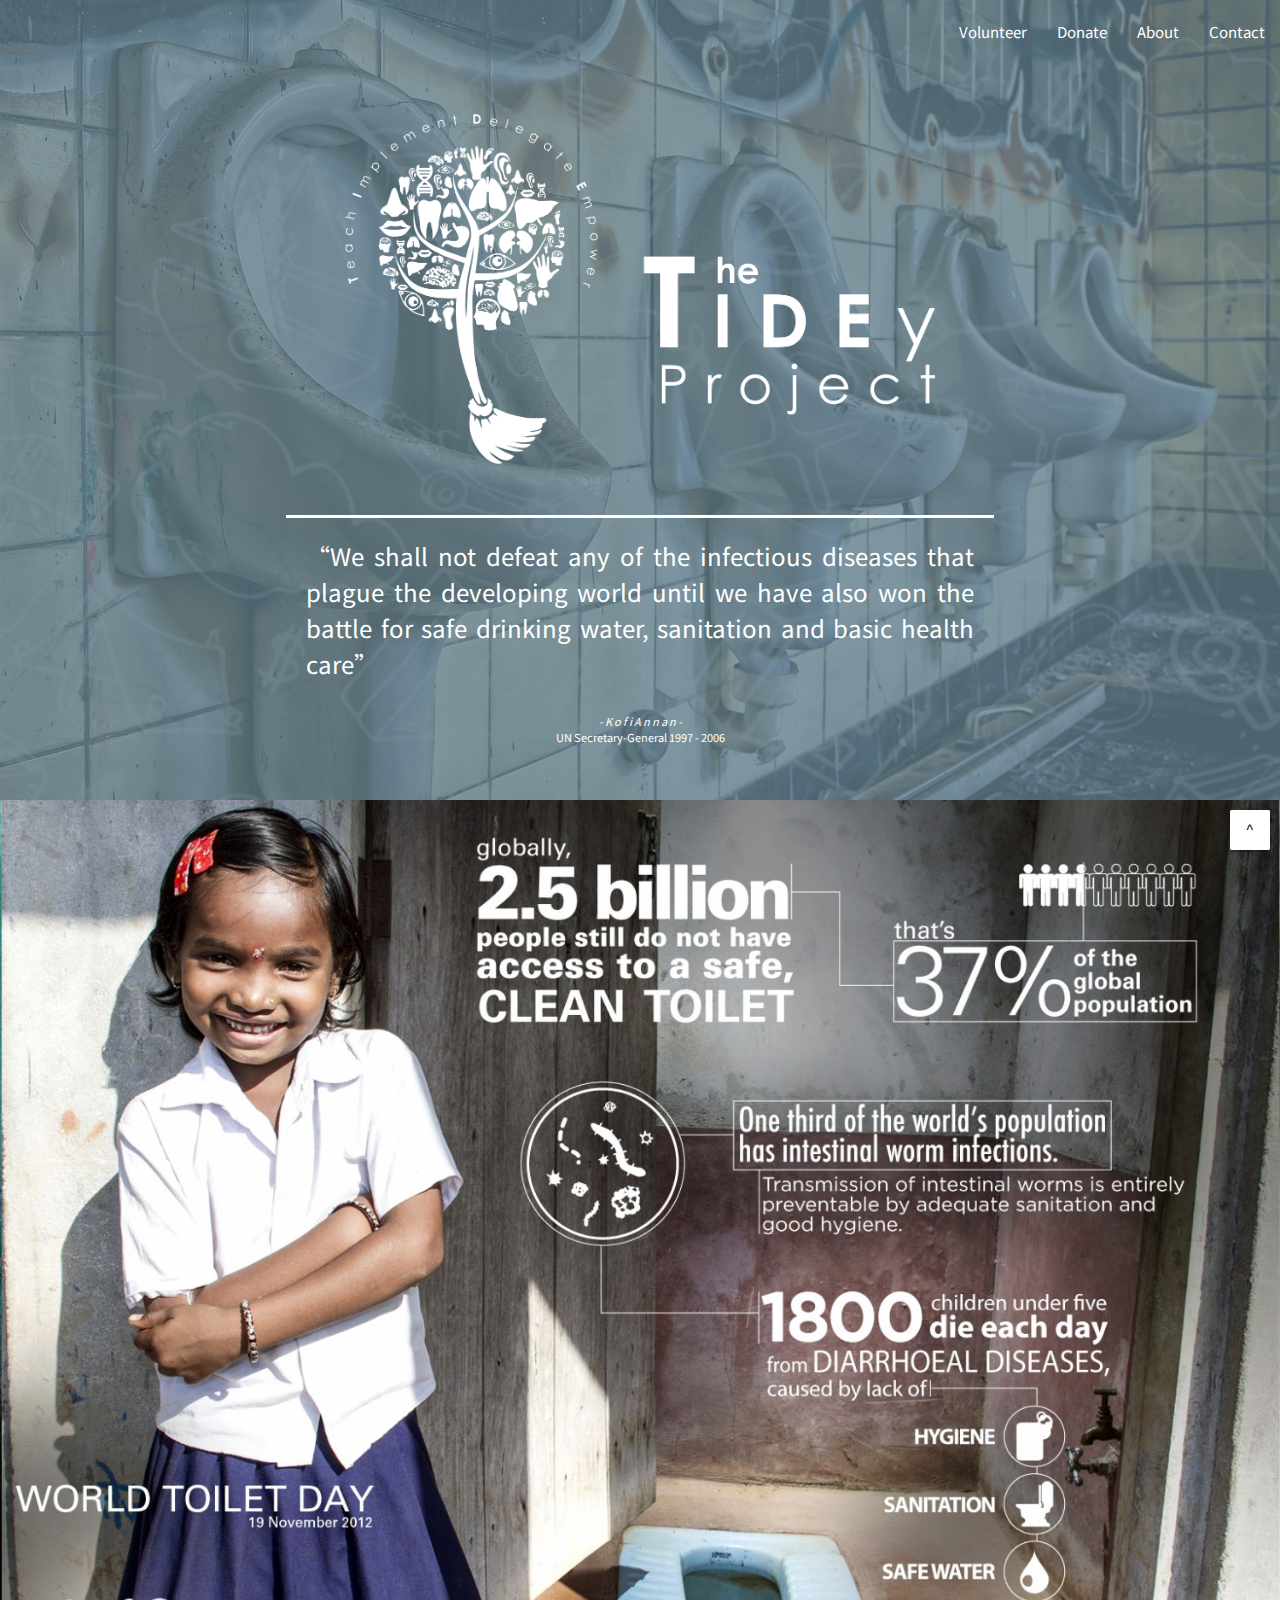
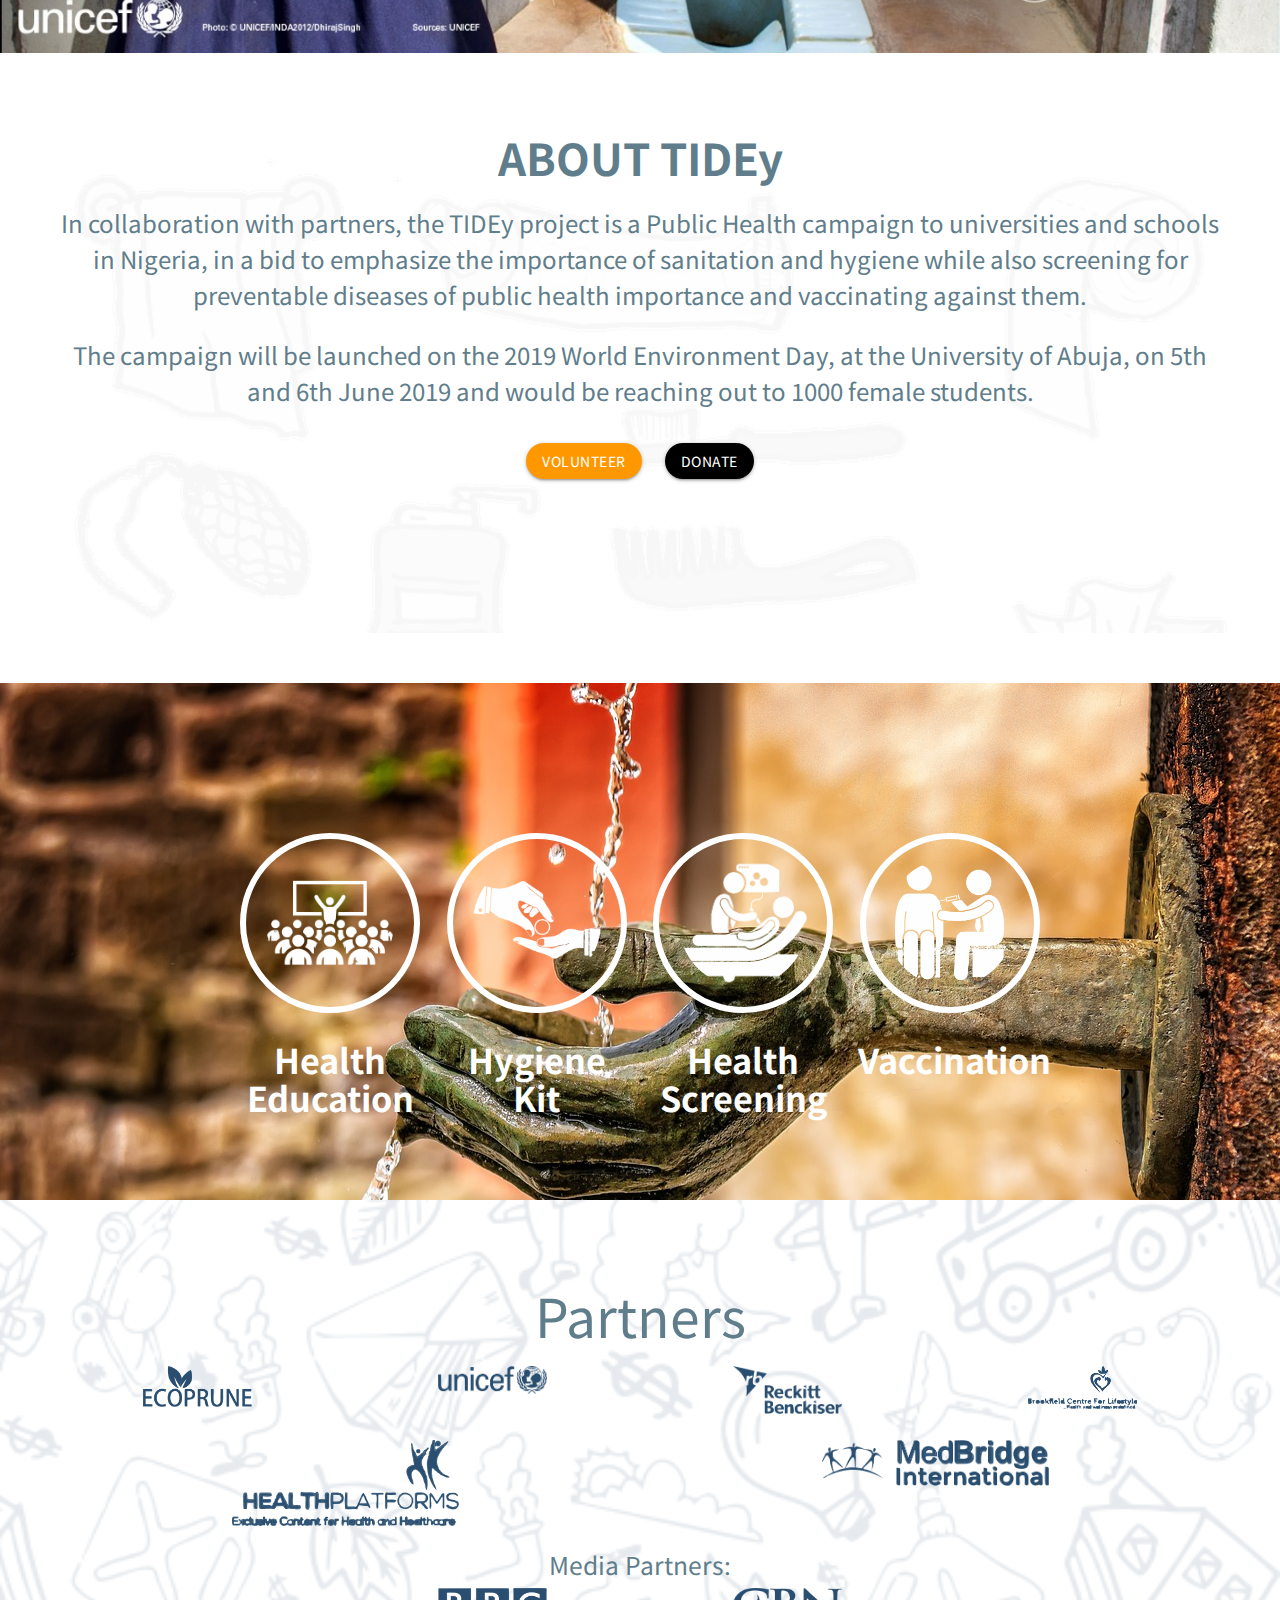
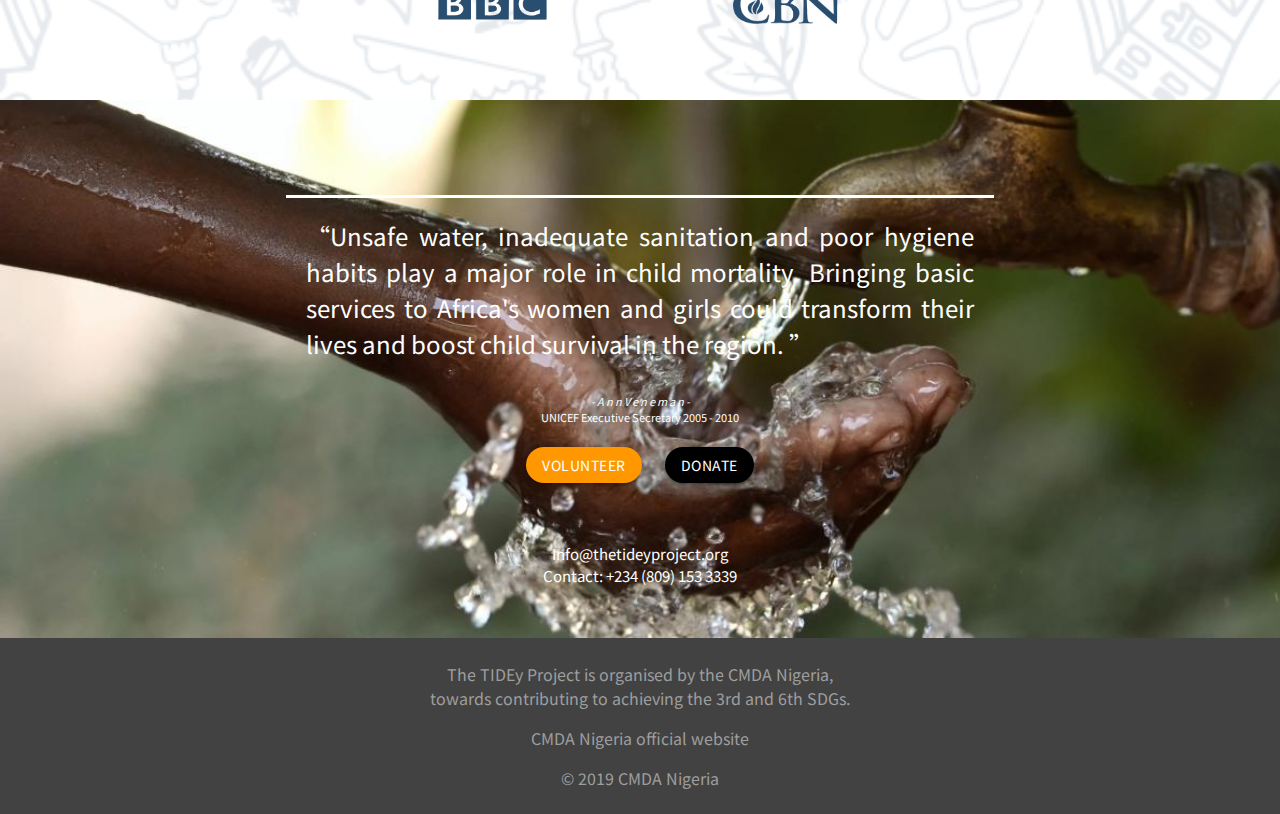
==== index.html @ 8f86cac9 "removed nisa from sponsors" ====
<!DOCTYPE html>
<html lang="en">
<head>
    <meta charset="UTF-8">
    <meta name="viewport" content="width=device-width, initial-scale=1.0">
    <meta http-equiv="X-UA-Compatible" content="ie=edge">
    <!--Import Google Icon Font-->
    <link href="https://fonts.googleapis.com/icon?family=Material+Icons" rel="stylesheet">
    <link href="https://fonts.googleapis.com/css?family=Noto+Sans+TC" rel="stylesheet">
    <link rel="stylesheet" href="https://use.fontawesome.com/releases/v5.8.2/css/all.css" integrity="sha384-oS3vJWv+0UjzBfQzYUhtDYW+Pj2yciDJxpsK1OYPAYjqT085Qq/1cq5FLXAZQ7Ay" crossorigin="anonymous">
    <!-- Compiled and minified CSS -->
    <link rel="stylesheet" href="https://cdnjs.cloudflare.com/ajax/libs/materialize/1.0.0/css/materialize.min.css">
    <link rel="stylesheet" href="public/css/animate.css">
    <script src="https://ajax.googleapis.com/ajax/libs/jquery/3.4.0/jquery.min.js"></script>
    <!-- Global site tag (gtag.js) - Google Analytics -->
    <script async src="https://www.googletagmanager.com/gtag/js?id=UA-139698238-1"></script>
    <script>
    window.dataLayer = window.dataLayer || [];
    function gtag(){dataLayer.push(arguments);}
    gtag('js', new Date());

    gtag('config', 'UA-139698238-1');
    </script>

    <script>
            $(document).ready(function(){
               $('.sidenav').sidenav();
             });
    </script>   

    <link rel="stylesheet" href="public/css/styles.css">
    <link rel="Icon" href="public/media/TIDEy Logo.png">
    <title>The Tidey Project</title>
</head>
<body>

    
    <div id="firstsection" class="section white-text">
            
        
           <div id="firstcontainer">    
           </div>
           <div id="greyoverlay">
                <div id="navigation">
                        <nav>
                                <div id="navcolor" class="nav-wrapper">
                                  <a href="#!" class="brand-logo"></a>
                                  <a href="#" data-target="mobile-demo" class="sidenav-trigger"><i class="material-icons">menu</i></a>
                                  <ul class="right hide-on-med-and-down">
                                    <li><a href="https://docs.google.com/forms/d/e/1FAIpQLSfa8B65cx9qOF58PEzww5vFvVvrTvm5d475njVarSfZ62L8VQ/viewform?vc=0&c=0&w=1">Volunteer</a></li>
                                    <li><a href="https://paystack.com/pay/tideydonation">Donate</a></li>
                                    <li><a href="#" onclick="scrolltoabout()">About</a></li>
                                    <li><a href="#" onclick="scrolltobutt()">Contact</a></li>
                                  </ul>
                                </div>
                              </nav>
                            
                              <ul class="sidenav" id="mobile-demo">
                                <li><a href="https://docs.google.com/forms/d/e/1FAIpQLSfa8B65cx9qOF58PEzww5vFvVvrTvm5d475njVarSfZ62L8VQ/viewform?vc=0&c=0&w=1">Volunteer</a></li>
                                <li><a href="https://paystack.com/pay/tideydonation">Donate</a></li>
                                <li><a href="#" onclick="scrolltoaboutres()">About</a></li>
                                <li><a href="#" onclick="scrolltobutt()">Contact</a></li>
                              </ul>
                </div>
                <div id="maincontent">
                        <img src="public/media/White logo.png" class="responsive-img">
                        <p class="quote"><q>We shall not defeat any of the infectious diseases that
                             plague the developing world until we have
                             also won the battle for safe drinking water, sanitation and basic health care</q></p>
                             
                                <p class="quotespitter"><i>- K o f i A n n a n -</i><br/>
                                    UN Secretary-General 1997 - 2006</p>
                </div>
                
           </div>
    </div>

    
        <img src="public/media/theproblem.jpg" id="theproblem" alt="">
   

    <div id="secondsection" class="section blue-grey-text">
        <div id="aboutcontainer">
                <h3>ABOUT TIDEy</h3>
                <p>In collaboration with partners,
                     the TIDEy project is a Public Health campaign to universities and schools in Nigeria,
                      in a bid to emphasize the importance of sanitation and hygiene while also screening
                       for preventable diseases of public health importance and vaccinating against them.   </p>
                        <p>
                              The campaign will be launched on the 2019 World Environment Day, at the University of Abuja,
                            on 5th and 6th June 2019 and would be reaching out to 1000 female students.
                        </p>
                        <div class="btn orange white-text cus-btn vlrbtn">Volunteer</div>
                        <div class="btn black white-text cus-btn donatebtn">Donate</div>
        </div>
    </div>

    <div id="fifthsection" class="section white white-text">
            <div class="container">
            <div id="imagecontainer" class="row">
                <div class="grid-item col s12 l3">
                    <img src="public/media/health education white.png" height="180" class="circle circle-border" alt="">
                    <h4>Health Education</h4>
                </div>
                <div class="grid-item col s12 l3">
                    <img src="public/media/Hygiene kit white.png" height="180" class="circle circle-border" alt="">
                    <h4>Hygiene Kit</h4>
                </div>
                <div class="grid-item col s12 l3">
                    <img src="public/media/Health screening white.png" height="180" class="circle circle-border" alt="">
                    <h4>Health Screening</h4>
                </div>
                <div class="grid-item col s12 l3">
                    <img src="public/media/vaccination white.png" height="180" class="circle circle-border" alt="">
                    <h4>Vaccination</h4>
                </div>
            </div>
            </div>
    </div>

    <div id="sixthsection" class="section white blue-grey-text">
        <h2>Partners</h2>
        <div id="sponsorlist">
            <div class="row">
                <div class="col s3 l3">
                    <img src="public/media/ecoprune.png" alt="">
                </div>
                <div class="col s3 l3">
                    <img src="public/media/unicef.png" alt="">
                </div>
                <div class="col s3 l3">
                    <img src="public/media/rekit blue.png" alt="">
                </div>
                <div class="col s3 l3">
                    <img src="public/media/bclm blue.png" alt="">
                </div>
            </div>

            <div class="row">
                <div class="col s6 l6">
                    <img src="public/media/healthpl ble.png" alt="">
                </div>
                <div class="col s6 l6">
                    <img src="public/media/medbr blue.png" alt="">
                </div>
            </div>

            <h5>Media Partners:</h5>
            <div class="row media-partners">
                <div class="col s6 l6">
                    <img src="public/media/bbc blue.png"  alt="">
                </div>
                <div class="col s6 l6">
                    <img src="public/media/cbn blue.png"  alt="">
                </div>
            </div>

        </div>
    </div>

    <div id="fourthsection" class="section blue-grey darken-3 white-text">
            <p class="quote">
                    <q>Unsafe water, inadequate sanitation and poor hygiene habits play
                    a major role in child mortality. Bringing basic services to Africa's women
                    and girls could transform their lives and boost child survival in the region.
                    </q>
            </p>
            <p class="quotespitter"><i>- A n n V e n e m a n -</i><br/>
                UNICEF Executive Secretary
                2005 - 2010</p>
            <div class="btn orange white-text cus-btn vlrbtn">Volunteer</div>
            <div class="btn black white-text cus-btn donatebtn">Donate</div>
            <div id="contact">Info@thetideyproject.org</div>
            <div id="email">Contact: +234 (809) 153 3339</div>
    </div>
    <div id="footer" class="section center grey darken-3 grey-text">
            <p id="orgby">
                    The TIDEy Project is organised by the CMDA Nigeria,<br/>
                     towards contributing to achieving the 3rd and 6th SDGs.
            </p>
            <p><span><a href="https://www.facebook.com/cmdanigeria" style="color: white"><i class="fab fa-facebook-square"></i></a></span>
                <span><a href="https://www.instagram.com/cmdanigeria" style="color: white"><i class="fab fa-instagram"></i></a></span>
                <span><a href="https://www.twitter.com/cmdanigeria" style="color: white"><i class="fab fa-twitter-square"></i></a></span>
            </p>
            <p><a href="htttp://www.cmdanigeria.net" style="color:inherit">CMDA Nigeria official website</a></p>
        <p>&copy; 2019 CMDA Nigeria</p>
    </div>

    <button id="top" class="btn black-text white pulse floating-btn" onclick="scrolltop()">^</button>
    <!-- Compiled and minified JavaScript -->
    <script src="https://cdnjs.cloudflare.com/ajax/libs/materialize/1.0.0/js/materialize.min.js"></script>
    <script src="public/js/controller.js"></script>
</body>
</html>
---- public/css/styles.css ----
html {
    scroll-behavior: smooth;
  }
  nav{
    background-color:rgba(255, 255, 255, 0) !important;
    box-shadow: 0 0 0 0 !important;
  }
body{
    margin:0;
    padding:0;
    border:none;
    font-family: 'Noto Sans TC' !important;
}
ul{
    list-style-type: disc !important;
}
#navcolor{
    background-color:rgba(255, 255, 255, 0) !important;
}

.section{
    width:100%;
    text-align:center;
    padding:50px;
}
.section p{
    font-size:24px;
}
#theproblem{
    width:100%;
    margin-bottom:-5px;
    padding:0;

}
#firstsection p{
    font-size: 24px;
}
#firstsection img{
    width:50%;
}
#firstsection{
    background-image:url("../media/activity\ page.jpg");
    background-repeat: no-repeat;
    background-size: cover;
    padding:0 !important;
}
.show{
    display:block !important;
}
#firstcontainer{
    background-image:url("../media/first\ page\ background.png");
    background-repeat: no-repeat;
    background-size: cover;
    padding:50px;
    height: 800px;
}
#greyoverlay{
    background-color:#607d8bcc;
    height: 800px;
    position: absolute;
    top:0;
}
#maincontent{
    padding:50px;
}
#secondsection{
    
    background-repeat: no-repeat;
    background-size: cover;
    position: relative;
}
#secondsection h3{
    font-weight: 700;
}
#fifthsection{
    background-image:url("../media/about\ tidey.jpg");
    background-repeat: no-repeat;
    background-size: cover;
    position: relative;
}
.cus-btn{
    border-radius:60px;
    margin:10px;
}
.circle-border{
    border:6px solid white !important;
    padding:20px;
}
#imagecontainer{
    padding-top:100px;
}
#imagecontainer h4{
    font-weight:700;
}
#sponsorlist .row{
    width:100%;
}
.media-partners{
    width:50% !important;
}
#sponsorlist img{
    width:40%;
}
#top{
    cursor: pointer;
    position:fixed;
    text-align:center;
    top:90vh;
    height: 40px;
    width:40px;
    right:10px;
    background:black;
    color:white;
}
#sixthsection{
    background-image:url("../media/partners\ bkgrnd\ white.png");
    background-repeat: no-repeat;
    background-size: cover;
}
#contact{
    padding-top:50px;
}
#footer{
    padding:8px;
}
#orgby{
    font-size:16px;
}
#footer p {
    font-size:16px;
}
#aboutcontainer{
    background-image: url("../media/second\ page\ background.png");
    background-repeat: no-repeat;
    background-size:cover;
    height:500px;
}
#fourthsection{
    background-image: url("../media/ethiopia-wash.jpg");
    background-repeat: no-repeat;
    background-size:cover;
}
.quote{
    width:60%;
    margin:45px auto;
    border-top:3px solid white;
    font-size:16px;
    padding:20px;
    text-align:justify;
    margin-bottom:5px;
}
.quotespitter{
    font-size:11px !important;
}
@media screen and (max-width:700px){
    #firstsection p, .section p{
        font-size:17px;
    }
    #firstsection img{
        width:100%;
    }
    #sponsorlist img{
        width:90%;
    }
    #footer p{
        font-size:11px;
    }
    #orgby{
        font-size:11px;
    }
    #imagecontainer{
        padding-top:50px;
    }
    .quote{
        width:100%;
        padding:0;
    }
    #firstcontainer,#greyoverlay{
        height: 565px;
    }
}
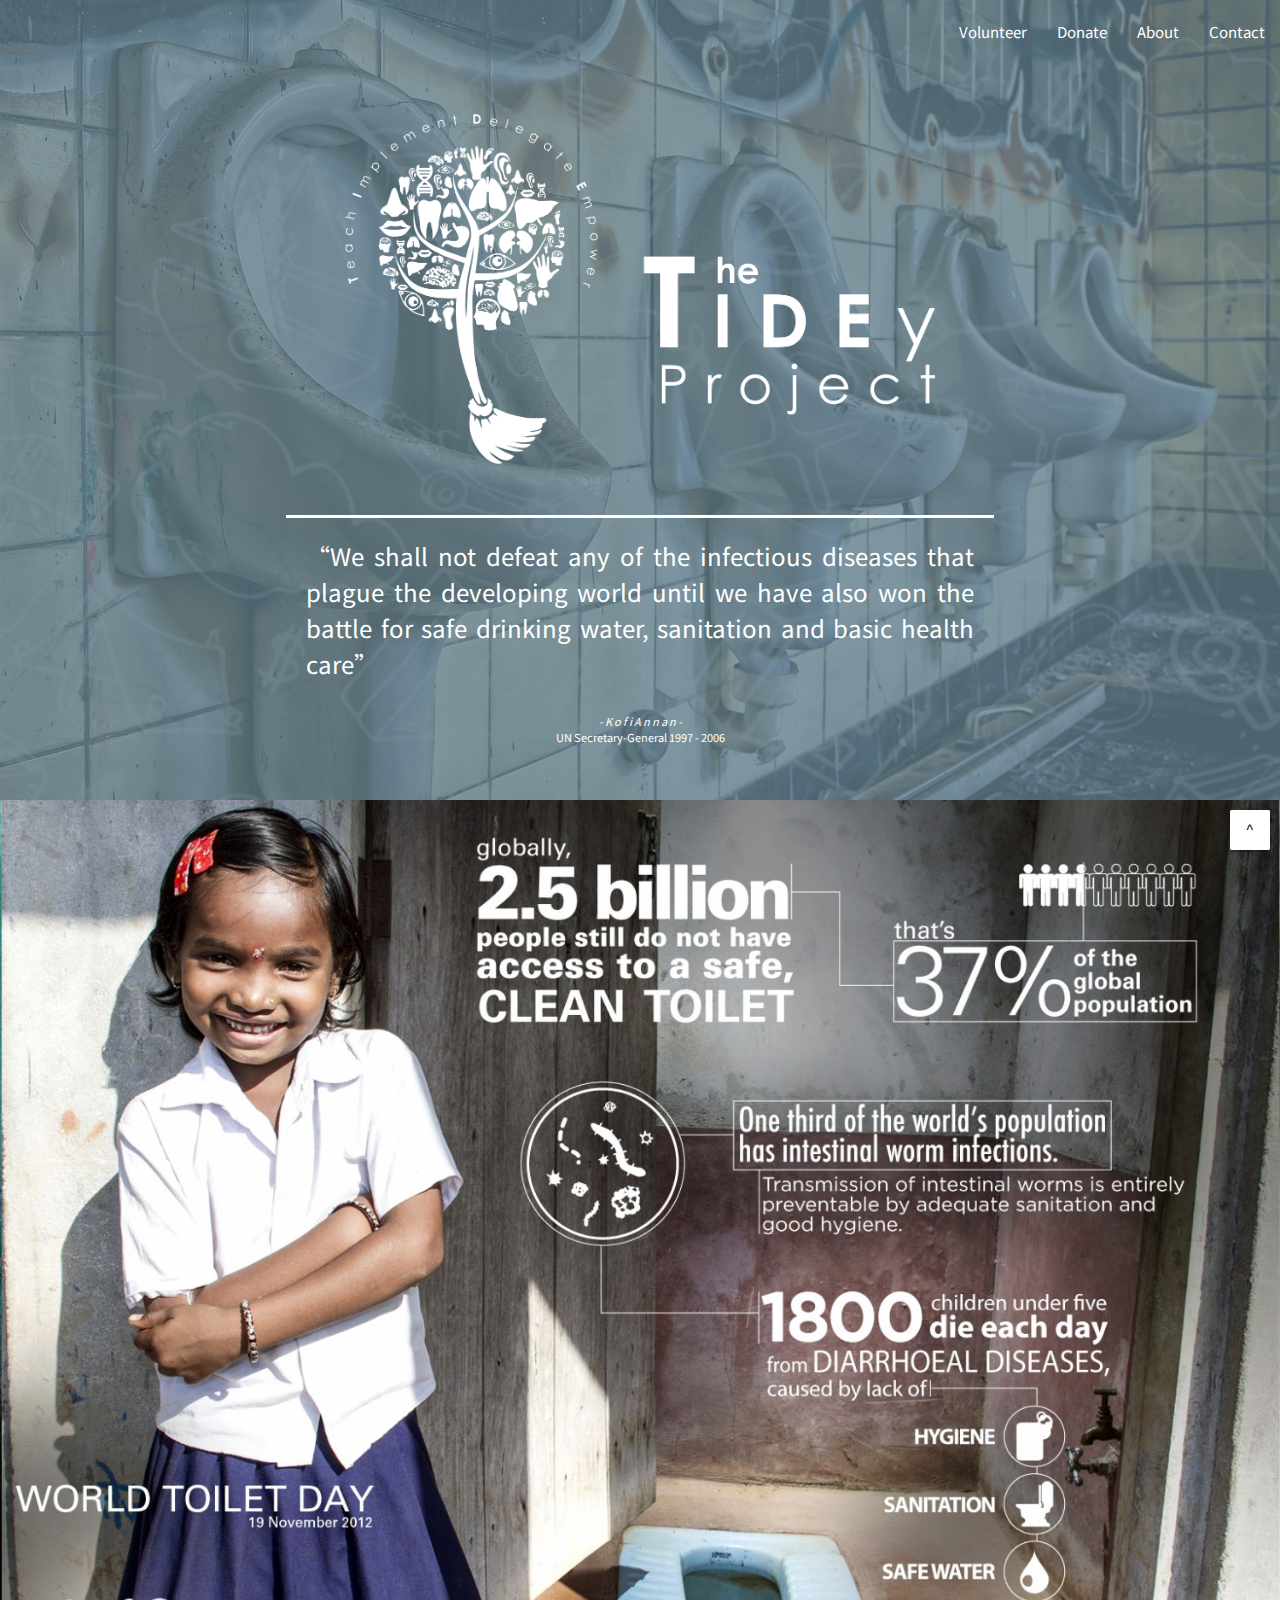
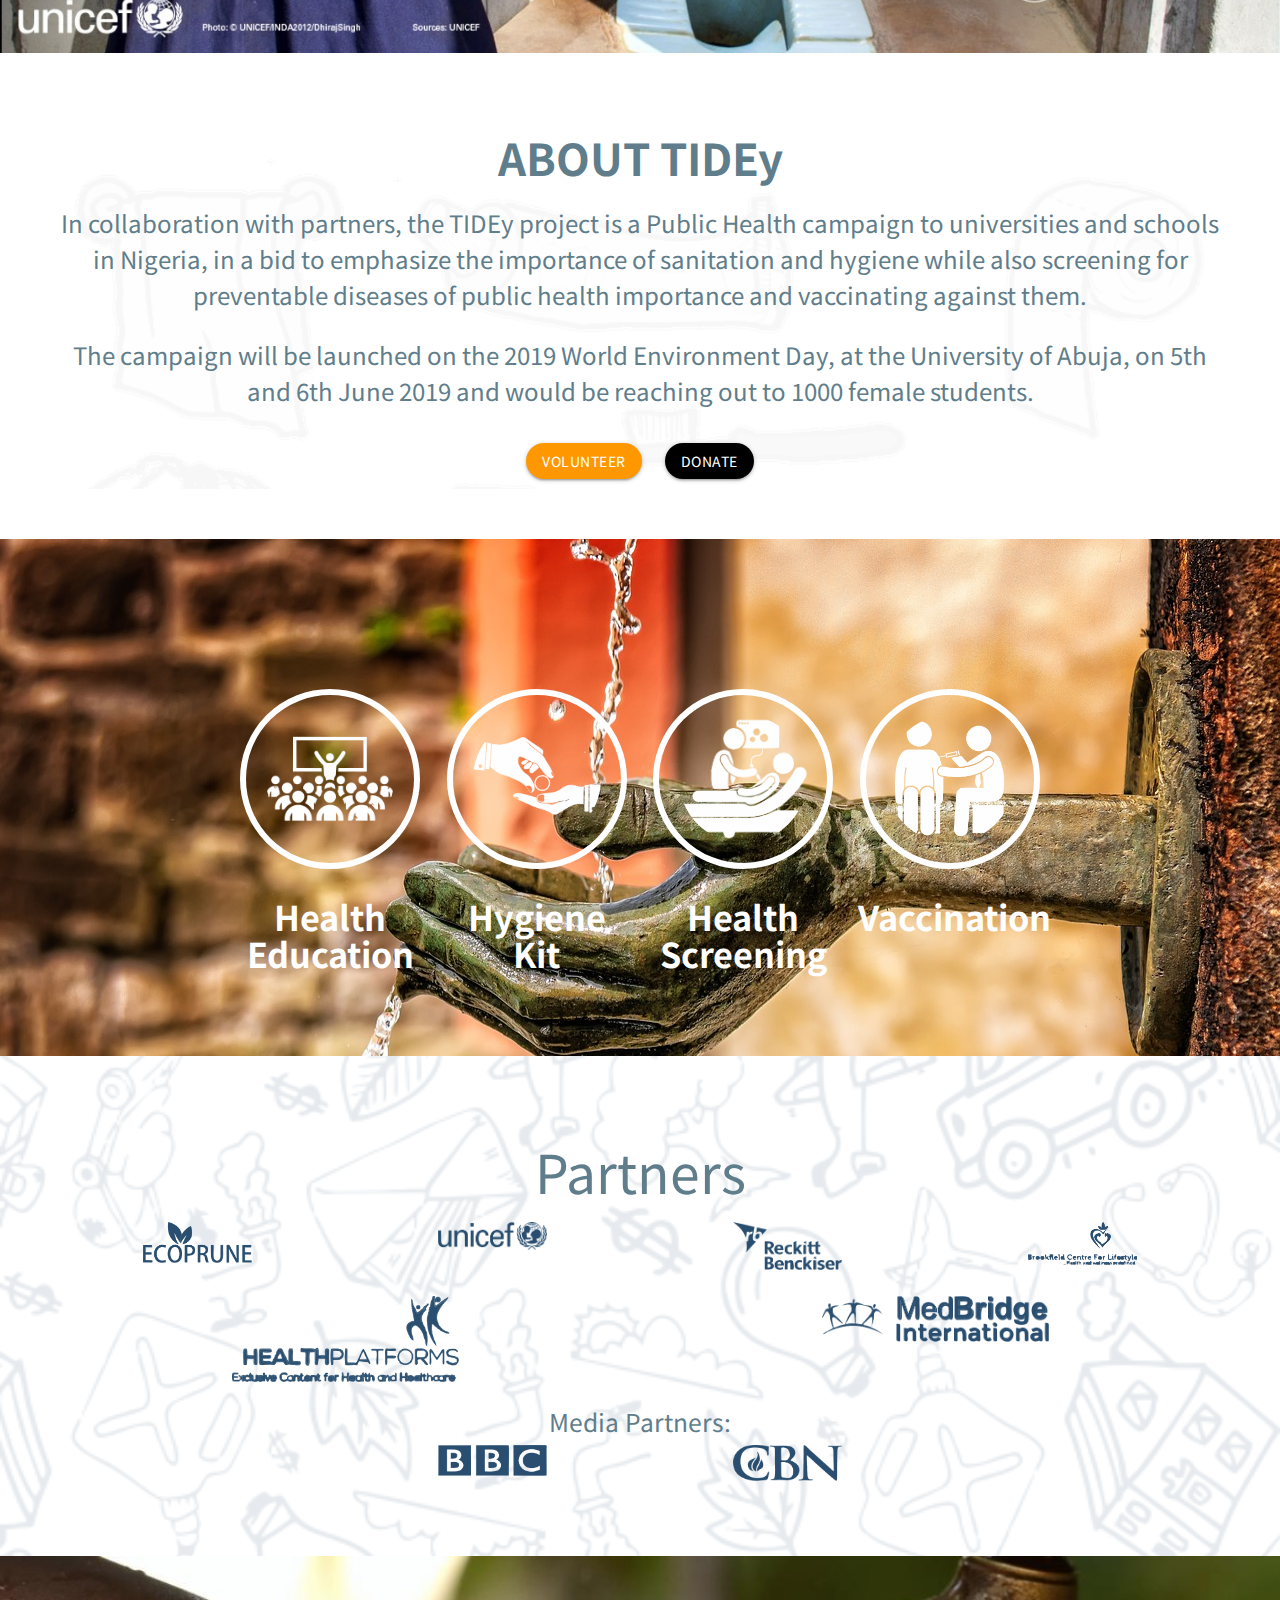
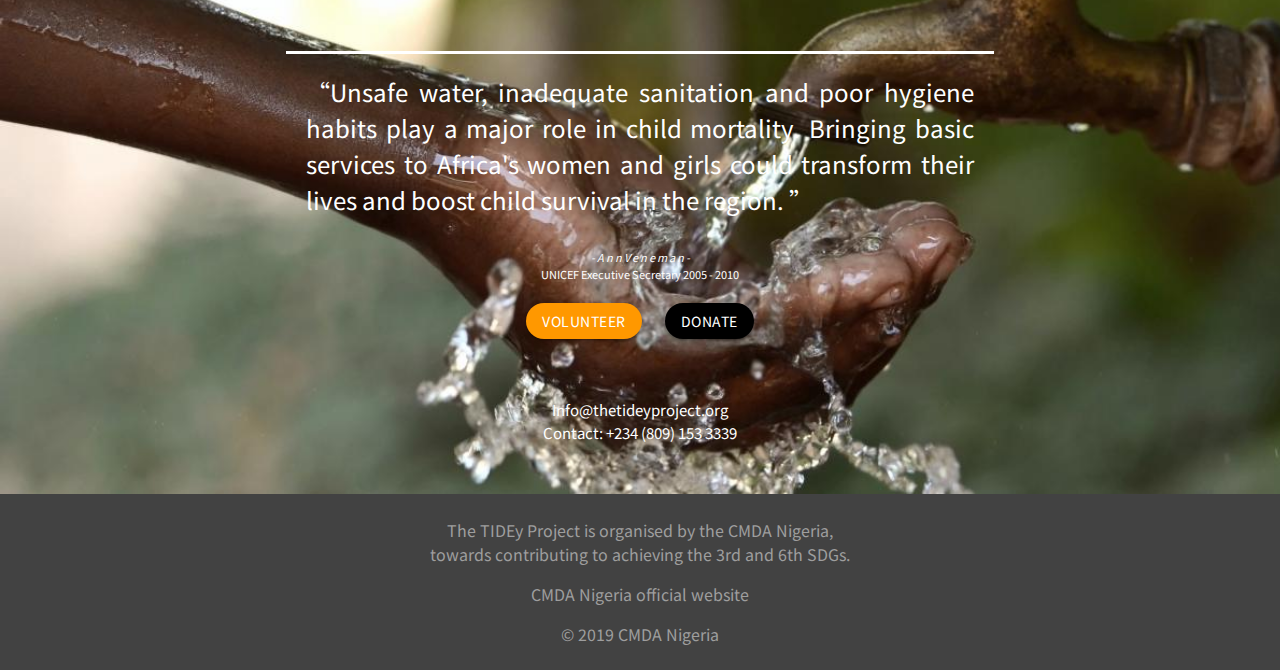
==== commit 0597255b: "corrected links" ====
--- a/index.html
+++ b/index.html
@@ -182,7 +182,7 @@
                 <span><a href="https://www.instagram.com/cmdanigeria" style="color: white"><i class="fab fa-instagram"></i></a></span>
                 <span><a href="https://www.twitter.com/cmdanigeria" style="color: white"><i class="fab fa-twitter-square"></i></a></span>
             </p>
-            <p><a href="htttp://www.cmdanigeria.net" style="color:inherit">CMDA Nigeria official website</a></p>
+            <p><a href="http://www.cmdanigeria.net" style="color:inherit">CMDA Nigeria official website</a></p>
         <p>&copy; 2019 CMDA Nigeria</p>
     </div>
 
--- a/public/css/styles.css
+++ b/public/css/styles.css
@@ -133,7 +133,6 @@
     background-image: url("../media/second\ page\ background.png");
     background-repeat: no-repeat;
     background-size:cover;
-    height:500px;
 }
 #fourthsection{
     background-image: url("../media/ethiopia-wash.jpg");
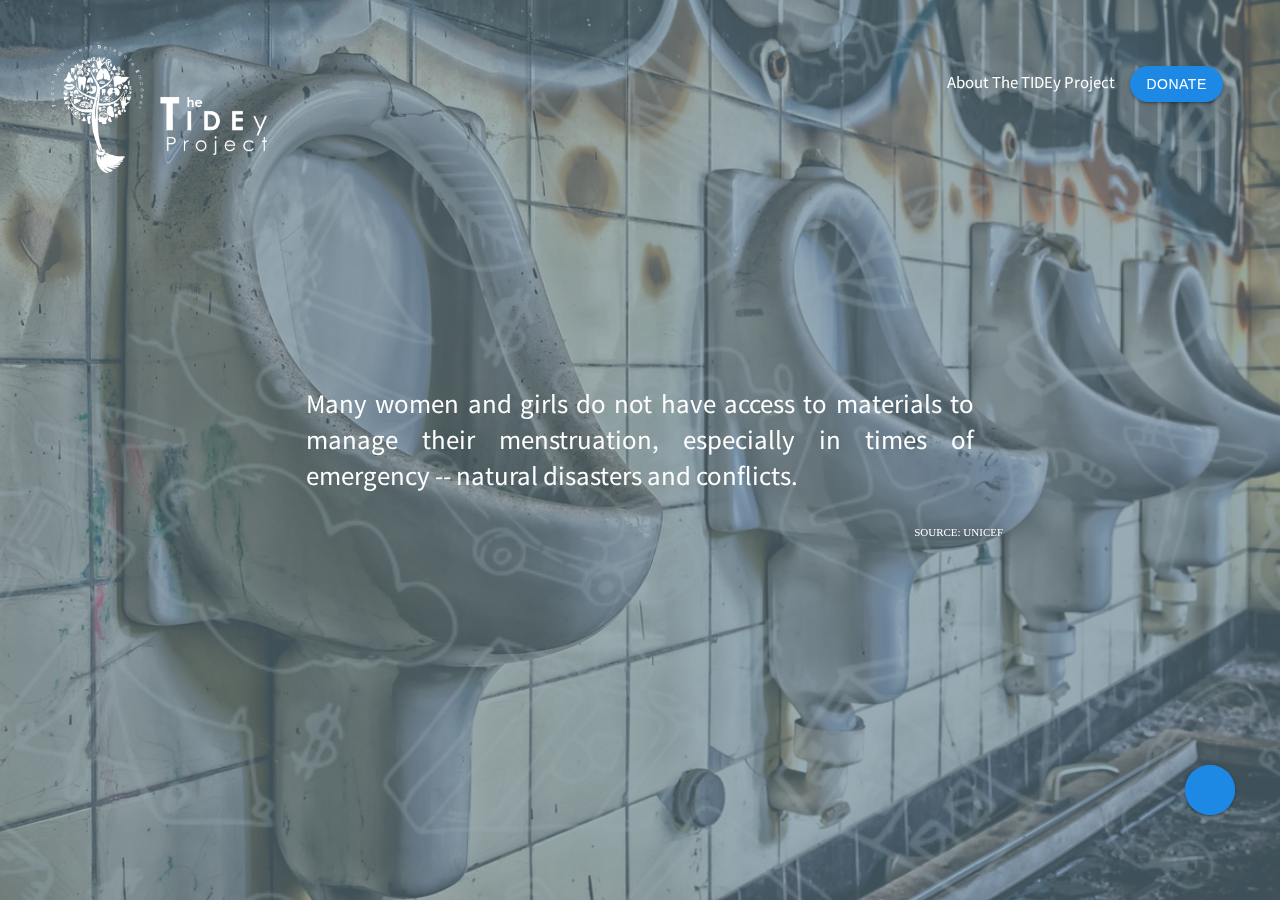
==== commit 2f0557e1: "total makeover" ====
--- a/index.html
+++ b/index.html
@@ -25,7 +25,14 @@
     <script>
             $(document).ready(function(){
                $('.sidenav').sidenav();
-             });
+               $('.carousel.carousel-slider').carousel({
+                fullWidth: true
+                 });
+
+                 setInterval(function(){
+                    $('.carousel').carousel('next');
+                 },4000);
+            });
     </script>   
 
     <link rel="stylesheet" href="public/css/styles.css">
@@ -35,158 +42,86 @@
 <body>
 
     
-    <div id="firstsection" class="section white-text">
+    <div id="firstsection" class="section white-text center">
             
-        
-           <div id="firstcontainer">    
-           </div>
-           <div id="greyoverlay">
-                <div id="navigation">
-                        <nav>
-                                <div id="navcolor" class="nav-wrapper">
-                                  <a href="#!" class="brand-logo"></a>
-                                  <a href="#" data-target="mobile-demo" class="sidenav-trigger"><i class="material-icons">menu</i></a>
-                                  <ul class="right hide-on-med-and-down">
-                                    <li><a href="https://docs.google.com/forms/d/e/1FAIpQLSfa8B65cx9qOF58PEzww5vFvVvrTvm5d475njVarSfZ62L8VQ/viewform?vc=0&c=0&w=1">Volunteer</a></li>
-                                    <li><a href="https://paystack.com/pay/tideydonation">Donate</a></li>
-                                    <li><a href="#" onclick="scrolltoabout()">About</a></li>
-                                    <li><a href="#" onclick="scrolltobutt()">Contact</a></li>
-                                  </ul>
-                                </div>
-                              </nav>
-                            
-                              <ul class="sidenav" id="mobile-demo">
-                                <li><a href="https://docs.google.com/forms/d/e/1FAIpQLSfa8B65cx9qOF58PEzww5vFvVvrTvm5d475njVarSfZ62L8VQ/viewform?vc=0&c=0&w=1">Volunteer</a></li>
-                                <li><a href="https://paystack.com/pay/tideydonation">Donate</a></li>
-                                <li><a href="#" onclick="scrolltoaboutres()">About</a></li>
-                                <li><a href="#" onclick="scrolltobutt()">Contact</a></li>
-                              </ul>
-                </div>
-                <div id="maincontent">
-                        <img src="public/media/White logo.png" class="responsive-img">
-                        <p class="quote"><q>We shall not defeat any of the infectious diseases that
-                             plague the developing world until we have
-                             also won the battle for safe drinking water, sanitation and basic health care</q></p>
-                             
-                                <p class="quotespitter"><i>- K o f i A n n a n -</i><br/>
-                                    UN Secretary-General 1997 - 2006</p>
-                </div>
-                
-           </div>
+           <div class="carousel carousel-slider " id="slider">
+
+            <a class="carousel-item slide" id="firstslide" href="#one!">
+                <div id="firstcontainer">    
+            </div>
+            <div id="greyoverlay">
+                 
+                 <div id="maincontent" class="white-text">
+                         <p class="center quote">
+                                    Many women and girls do not have access to materials to manage their menstruation,
+                                     especially in times of emergency -- natural disasters and conflicts.
+                         </p>
+                         <p class="quotespitter center">SOURCE: UNICEF</p>
+                 </div>
+                 
+            </div></a>
+
+            <a class="carousel-item slide" id="secondslide" href="#two!">
+                <div id="firstcontainer">    
+            </div>
+            <div id="greyoverlay">
+                 
+                 <div id="maincontent" class="white-text">
+                         <p class="center quote">
+                                Poor menstrual hygiene can pose physical health risks and has been linked to reproductive and urinary tract infections.
+                                Many girls and women have limited options for affordable menstrual materials.
+                     </p>
+                     <p class="quotespitter center">SOURCE: UNICEF</p>
+                 </div>
+                 
+            </div></a>
+            <a class="carousel-item slide" id="thirdslide" href="#three!">
+                <div id="firstcontainer">    
+            </div>
+            <div id="greyoverlay">
+                 
+                 <div id="maincontent" class="white-text">
+                         <p class="center quote">
+                            Providing access to private facilities with water and safer low-cost
+                            menstrual materials could reduce urogenital diseases.
+                     </p>
+                     <p class="quotespitter center">SOURCE: UNICEF</p>
+                 </div>
+                 
+            </div></a>
+            <a class="carousel-item slide" id="fourthslide" href="#four!">
+                <div id="firstcontainer">    
+            </div>
+            <div id="greyoverlay">
+                 
+                 <div id="maincontent" class="white-text">
+                         <p class="center quote">
+                                Educating girls before their first period -- and, importantly, 
+                                boys -- on menstruation, builds their confidence,
+                                contributes to social solidarity and encourages healthy habits.
+                     </p>
+                     <p class="quotespitter center">SOURCE: UNICEF</p>
+                 </div>
+                 
+            </div></a>
+          </div>
     </div>
+   
+    <div id="absolutes" class="row">
+            <div class="col l6 s6" id="first">
+                   <img src="public/media/White logo.png">
+            </div>
+            <div class="col l6 s6 white-text" id="second">
+                        
+                        <ul id="navigation">
+                            <li><a href="about.html">About The TIDEy Project</a></li>
+                            <li><button class="btn cus-btn blue darken-1">Donate</button></li>
+                        </ul>
+              
+            </div>
+        </div>
 
-    
-        <img src="public/media/theproblem.jpg" id="theproblem" alt="">
-   
-
-    <div id="secondsection" class="section blue-grey-text">
-        <div id="aboutcontainer">
-                <h3>ABOUT TIDEy</h3>
-                <p>In collaboration with partners,
-                     the TIDEy project is a Public Health campaign to universities and schools in Nigeria,
-                      in a bid to emphasize the importance of sanitation and hygiene while also screening
-                       for preventable diseases of public health importance and vaccinating against them.   </p>
-                        <p>
-                              The campaign will be launched on the 2019 World Environment Day, at the University of Abuja,
-                            on 5th and 6th June 2019 and would be reaching out to 1000 female students.
-                        </p>
-                        <div class="btn orange white-text cus-btn vlrbtn">Volunteer</div>
-                        <div class="btn black white-text cus-btn donatebtn">Donate</div>
-        </div>
-    </div>
-
-    <div id="fifthsection" class="section white white-text">
-            <div class="container">
-            <div id="imagecontainer" class="row">
-                <div class="grid-item col s12 l3">
-                    <img src="public/media/health education white.png" height="180" class="circle circle-border" alt="">
-                    <h4>Health Education</h4>
-                </div>
-                <div class="grid-item col s12 l3">
-                    <img src="public/media/Hygiene kit white.png" height="180" class="circle circle-border" alt="">
-                    <h4>Hygiene Kit</h4>
-                </div>
-                <div class="grid-item col s12 l3">
-                    <img src="public/media/Health screening white.png" height="180" class="circle circle-border" alt="">
-                    <h4>Health Screening</h4>
-                </div>
-                <div class="grid-item col s12 l3">
-                    <img src="public/media/vaccination white.png" height="180" class="circle circle-border" alt="">
-                    <h4>Vaccination</h4>
-                </div>
-            </div>
-            </div>
-    </div>
-
-    <div id="sixthsection" class="section white blue-grey-text">
-        <h2>Partners</h2>
-        <div id="sponsorlist">
-            <div class="row">
-                <div class="col s3 l3">
-                    <img src="public/media/ecoprune.png" alt="">
-                </div>
-                <div class="col s3 l3">
-                    <img src="public/media/unicef.png" alt="">
-                </div>
-                <div class="col s3 l3">
-                    <img src="public/media/rekit blue.png" alt="">
-                </div>
-                <div class="col s3 l3">
-                    <img src="public/media/bclm blue.png" alt="">
-                </div>
-            </div>
-
-            <div class="row">
-                <div class="col s6 l6">
-                    <img src="public/media/healthpl ble.png" alt="">
-                </div>
-                <div class="col s6 l6">
-                    <img src="public/media/medbr blue.png" alt="">
-                </div>
-            </div>
-
-            <h5>Media Partners:</h5>
-            <div class="row media-partners">
-                <div class="col s6 l6">
-                    <img src="public/media/bbc blue.png"  alt="">
-                </div>
-                <div class="col s6 l6">
-                    <img src="public/media/cbn blue.png"  alt="">
-                </div>
-            </div>
-
-        </div>
-    </div>
-
-    <div id="fourthsection" class="section blue-grey darken-3 white-text">
-            <p class="quote">
-                    <q>Unsafe water, inadequate sanitation and poor hygiene habits play
-                    a major role in child mortality. Bringing basic services to Africa's women
-                    and girls could transform their lives and boost child survival in the region.
-                    </q>
-            </p>
-            <p class="quotespitter"><i>- A n n V e n e m a n -</i><br/>
-                UNICEF Executive Secretary
-                2005 - 2010</p>
-            <div class="btn orange white-text cus-btn vlrbtn">Volunteer</div>
-            <div class="btn black white-text cus-btn donatebtn">Donate</div>
-            <div id="contact">Info@thetideyproject.org</div>
-            <div id="email">Contact: +234 (809) 153 3339</div>
-    </div>
-    <div id="footer" class="section center grey darken-3 grey-text">
-            <p id="orgby">
-                    The TIDEy Project is organised by the CMDA Nigeria,<br/>
-                     towards contributing to achieving the 3rd and 6th SDGs.
-            </p>
-            <p><span><a href="https://www.facebook.com/cmdanigeria" style="color: white"><i class="fab fa-facebook-square"></i></a></span>
-                <span><a href="https://www.instagram.com/cmdanigeria" style="color: white"><i class="fab fa-instagram"></i></a></span>
-                <span><a href="https://www.twitter.com/cmdanigeria" style="color: white"><i class="fab fa-twitter-square"></i></a></span>
-            </p>
-            <p><a href="http://www.cmdanigeria.net" style="color:inherit">CMDA Nigeria official website</a></p>
-        <p>&copy; 2019 CMDA Nigeria</p>
-    </div>
-
-    <button id="top" class="btn black-text white pulse floating-btn" onclick="scrolltop()">^</button>
+    <button id="top" class="btn black-text blue darken-1 pulse floating-btn"><i class="fas fa-comment" style="color:white;"></i></button>
     <!-- Compiled and minified JavaScript -->
     <script src="https://cdnjs.cloudflare.com/ajax/libs/materialize/1.0.0/js/materialize.min.js"></script>
     <script src="public/js/controller.js"></script>
--- a/public/css/styles.css
+++ b/public/css/styles.css
@@ -20,8 +20,6 @@
 
 .section{
     width:100%;
-    text-align:center;
-    padding:50px;
 }
 .section p{
     font-size:24px;
@@ -32,18 +30,39 @@
     padding:0;
 
 }
+#firstsection{
+    width:100%;
+    padding:0;
+    border:none;
+}
 #firstsection p{
     font-size: 24px;
 }
 #firstsection img{
     width:50%;
 }
-#firstsection{
-    background-image:url("../media/activity\ page.jpg");
+#slider{
+    height:100vh !important;
+}
+.slide{
+    width:100% !important;
     background-repeat: no-repeat;
     background-size: cover;
     padding:0 !important;
 }
+#firstslide{
+    background-image:url("../media/slide1.jpg");
+}
+#secondslide{
+    background-image:url("../media/slide2.jpg");
+}
+#thirdslide{
+    background-image:url("../media/slide3.jpg");
+}
+#fourthslide{
+    background-image:url("../media/slide4.jpg");
+}
+
 .show{
     display:block !important;
 }
@@ -52,76 +71,33 @@
     background-repeat: no-repeat;
     background-size: cover;
     padding:50px;
-    height: 800px;
+    height:100vh;
 }
 #greyoverlay{
-    background-color:#607d8bcc;
-    height: 800px;
+    width:100%;
+    background-color:#607d8ba4;
+    height:100vh;
     position: absolute;
     top:0;
 }
 #maincontent{
+    margin-top:30vh;
     padding:50px;
 }
-#secondsection{
-    
-    background-repeat: no-repeat;
-    background-size: cover;
-    position: relative;
-}
-#secondsection h3{
-    font-weight: 700;
-}
-#fifthsection{
-    background-image:url("../media/about\ tidey.jpg");
-    background-repeat: no-repeat;
-    background-size: cover;
-    position: relative;
-}
-.cus-btn{
-    border-radius:60px;
-    margin:10px;
-}
-.circle-border{
-    border:6px solid white !important;
-    padding:20px;
-}
-#imagecontainer{
-    padding-top:100px;
-}
-#imagecontainer h4{
-    font-weight:700;
-}
-#sponsorlist .row{
-    width:100%;
-}
-.media-partners{
-    width:50% !important;
-}
-#sponsorlist img{
-    width:40%;
+#absolutes img{
+    width:35%;
 }
 #top{
+    border-radius: 500px;
     cursor: pointer;
     position:fixed;
     text-align:center;
-    top:90vh;
-    height: 40px;
-    width:40px;
-    right:10px;
+    top:85vh;
+    height:50px;
+    width:50px;
+    right:45px;
     background:black;
     color:white;
-}
-#sixthsection{
-    background-image:url("../media/partners\ bkgrnd\ white.png");
-    background-repeat: no-repeat;
-    background-size: cover;
-}
-#contact{
-    padding-top:50px;
-}
-#footer{
-    padding:8px;
 }
 #orgby{
     font-size:16px;
@@ -129,20 +105,9 @@
 #footer p {
     font-size:16px;
 }
-#aboutcontainer{
-    background-image: url("../media/second\ page\ background.png");
-    background-repeat: no-repeat;
-    background-size:cover;
-}
-#fourthsection{
-    background-image: url("../media/ethiopia-wash.jpg");
-    background-repeat: no-repeat;
-    background-size:cover;
-}
 .quote{
     width:60%;
     margin:45px auto;
-    border-top:3px solid white;
     font-size:16px;
     padding:20px;
     text-align:justify;
@@ -150,31 +115,47 @@
 }
 .quotespitter{
     font-size:11px !important;
+    margin-left:54%;
+    font-family: century gothic regular !important;
+}
+.cus-btn{
+    border-radius:30px;
+}
+#absolutes{
+    position: absolute;
+    top:5vh;
+}
+#navigation{
+    margin-right:40px;
+    text-align: right;
+}
+#navigation li{
+    display: inline-block;
+    padding:6px;
+}
+#navigation a{
+    color:white;
+}
+#absolutes .col img{
+    margin-left:40px;
 }
 @media screen and (max-width:700px){
     #firstsection p, .section p{
         font-size:17px;
     }
-    #firstsection img{
-        width:100%;
-    }
-    #sponsorlist img{
-        width:90%;
-    }
-    #footer p{
-        font-size:11px;
-    }
-    #orgby{
-        font-size:11px;
-    }
-    #imagecontainer{
-        padding-top:50px;
+    #absolutes .col img{
+        width:50%;
+        margin-left:30px;
     }
     .quote{
         width:100%;
         padding:0;
     }
+    .quotespitter{
+        font-size:11px !important;
+        margin-left:90%;
+    }
     #firstcontainer,#greyoverlay{
-        height: 565px;
+        height:100vh;
     }
 }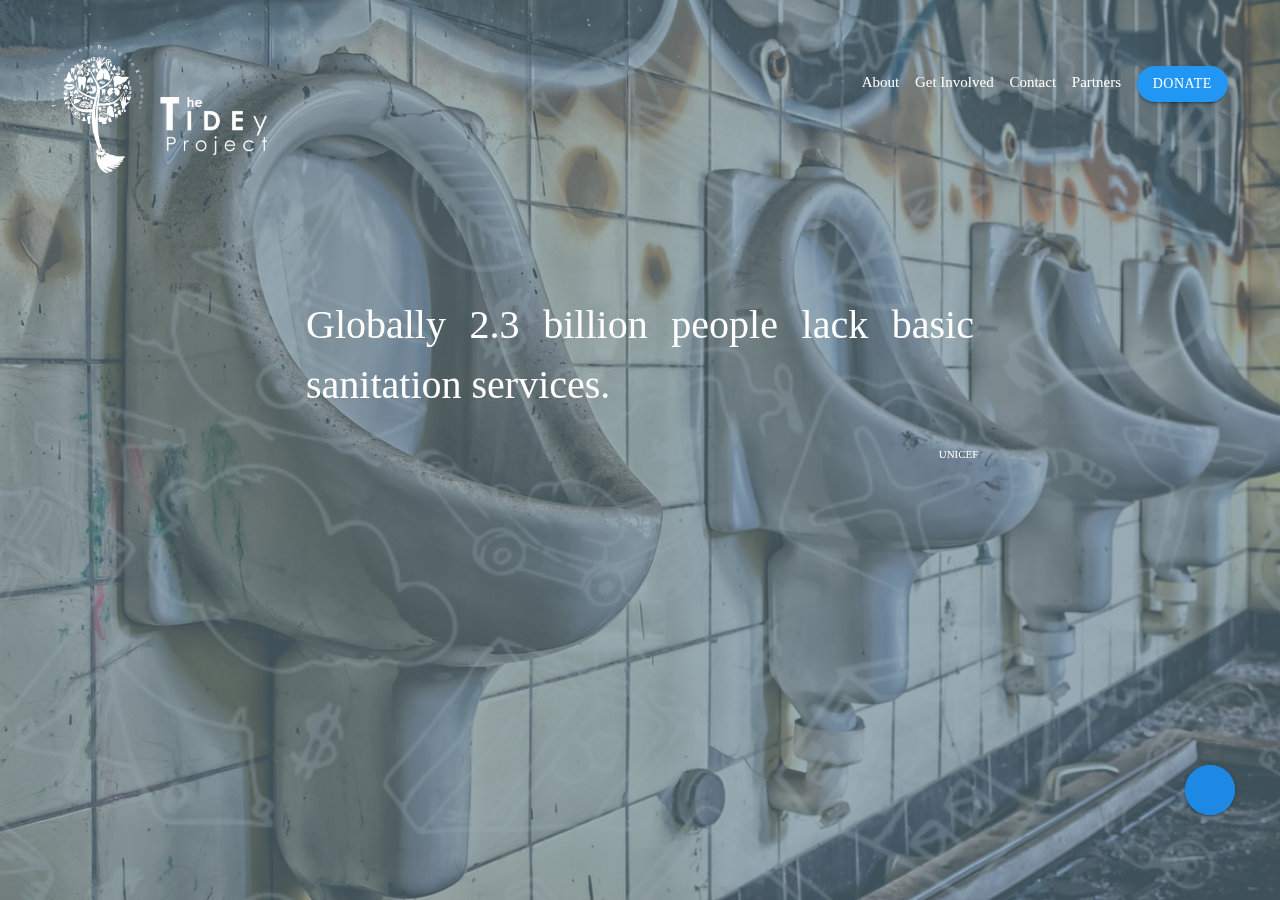
==== commit 6dd2586b: "added a world of changes i am so sorry" ====
--- a/index.html
+++ b/index.html
@@ -25,13 +25,14 @@
     <script>
             $(document).ready(function(){
                $('.sidenav').sidenav();
+               $('.dropdown-trigger').dropdown();
                $('.carousel.carousel-slider').carousel({
                 fullWidth: true
                  });
 
                  setInterval(function(){
                     $('.carousel').carousel('next');
-                 },4000);
+                 },10000);
             });
     </script>   
 
@@ -46,46 +47,82 @@
             
            <div class="carousel carousel-slider " id="slider">
 
+                    <a class="carousel-item slide" id="seventhslide" href="#one!">
+                            <div id="firstcontainer">    
+                        </div>
+                        <div id="greyoverlay">
+                             
+                             <div id="maincontent" class="white-text">
+                                 <p class="center quote">Globally 2.3 billion people
+                                    lack basic sanitation services.
+                                        </p>
+                                     
+                                                
+                                     <p class="quotespitter center">UNICEF</p>
+                             </div>
+                             
+                        </div></a>
             <a class="carousel-item slide" id="firstslide" href="#one!">
                 <div id="firstcontainer">    
             </div>
             <div id="greyoverlay">
                  
                  <div id="maincontent" class="white-text">
-                         <p class="center quote">
-                                    Many women and girls do not have access to materials to manage their menstruation,
-                                     especially in times of emergency -- natural disasters and conflicts.
-                         </p>
-                         <p class="quotespitter center">SOURCE: UNICEF</p>
-                 </div>
-                 
-            </div></a>
+                     <p class="center quote">We shall not defeat any of the infectious diseases that plague the developing world 
+                         until we have also won the battle for safe drinking water, sanitation and basic health care<br>
+                            </p>
+                         
+                                    
+                         <p class="specialspitter center"> <span style="font-style:italic">
+                                - K o f i A n n a n -<br/>
+                                UN Secretary-General 1997 - 2006
+                        </span></p>
+                 </div>
+                 
+            </div></a>
+
+            <a class="carousel-item slide" id="eightslide" href="#one!">
+                    <div id="firstcontainer">    
+                </div>
+                <div id="greyoverlay">
+                     
+                     <div id="maincontent" class="white-text">
+                         <p class="center quote">About half of the schools in low-income
+                             countries lack adequate drinking water, sanitation and hygiene crucial for girls and
+                             femaile teachers to manage their period
+                                </p>
+                             
+                                        
+                             <p class="quotespitter center">UNICEF</p>
+                     </div>
+                     
+                </div></a>
 
             <a class="carousel-item slide" id="secondslide" href="#two!">
                 <div id="firstcontainer">    
             </div>
-            <div id="greyoverlay">
+            <div class="pinkoverlay">
                  
                  <div id="maincontent" class="white-text">
                          <p class="center quote">
                                 Poor menstrual hygiene can pose physical health risks and has been linked to reproductive and urinary tract infections.
                                 Many girls and women have limited options for affordable menstrual materials.
                      </p>
-                     <p class="quotespitter center">SOURCE: UNICEF</p>
+                     <p class="quotespitter center">UNICEF</p>
                  </div>
                  
             </div></a>
             <a class="carousel-item slide" id="thirdslide" href="#three!">
                 <div id="firstcontainer">    
             </div>
-            <div id="greyoverlay">
+            <div id="blueoverlay">
                  
                  <div id="maincontent" class="white-text">
                          <p class="center quote">
                             Providing access to private facilities with water and safer low-cost
                             menstrual materials could reduce urogenital diseases.
                      </p>
-                     <p class="quotespitter center">SOURCE: UNICEF</p>
+                     <p class="quotespitter center">UNICEF</p>
                  </div>
                  
             </div></a>
@@ -100,10 +137,38 @@
                                 boys -- on menstruation, builds their confidence,
                                 contributes to social solidarity and encourages healthy habits.
                      </p>
-                     <p class="quotespitter center">SOURCE: UNICEF</p>
-                 </div>
-                 
-            </div></a>
+                     <p class="quotespitter center">UNICEF</p>
+                 </div>
+                 
+            </div></a>
+            <a class="carousel-item slide" id="fifthslide" href="#five!">
+                    <div id="firstcontainer">    
+                </div>
+                <div class="pinkoverlay">
+                     
+                     <div id="maincontent" class="white-text">
+                             <p class="center quote">
+                                        Many women and girls do not have access to materials to manage their menstruation,
+                                         especially in times of emergency - <span style="font-style:italic">natural disasters and conflicts.</span>
+                             </p>
+                             <p class="quotespitter center">UNICEF</p>
+                     </div>
+                     
+                </div></a>
+
+                <a class="carousel-item slide" id="sixthslide" href="#six!">
+                        <div id="firstcontainer">    
+                    </div>
+                    <div class="pinkoverlay">
+                         
+                         <div id="maincontent" class="white-text">
+                                 <p class="center quote">
+                                        If everyone, everywhere had clean water, the number of diarrhoeal deaths would be cut by a third.
+                                 </p>
+                                 <p class="specialspitter center">Tropical Medicine and International Health,<br/> 2014</p>
+                         </div>
+                         
+                    </div></a>
           </div>
     </div>
    
@@ -111,17 +176,43 @@
             <div class="col l6 s6" id="first">
                    <img src="public/media/White logo.png">
             </div>
-            <div class="col l6 s6 white-text" id="second">
+            <div class="col l6 s6 white-text center" id="second">
                         
                         <ul id="navigation">
-                            <li><a href="about.html">About The TIDEy Project</a></li>
-                            <li><button class="btn cus-btn blue darken-1">Donate</button></li>
+                            <li><a href="about.html">About</a></li>
+                            <li><a href="https://docs.google.com/forms/d/e/1FAIpQLSfa8B65cx9qOF58PEzww5vFvVvrTvm5d475njVarSfZ62L8VQ/viewform?vc=0&c=0&w=1">Get Involved</a></li>
+                            <li><a href="contact.html">Contact</a></li>
+                            <li><a href="contact.html#partners">Partners</a></li>
+                            <li><a href="https://paystack.com/pay/tideydonation" class="btn cus-btn blue">Donate</a></li>
+                        </ul>
+                        
+
+                        <!-- Dropdown Structure -->
+                        <ul id='dropdown1' class='dropdown-content white-text'>
+                            <li><a href="about.html">About</a></li>
+                            <li><a href="https://docs.google.com/forms/d/e/1FAIpQLSfa8B65cx9qOF58PEzww5vFvVvrTvm5d475njVarSfZ62L8VQ/viewform?vc=0&c=0&w=1">Get Involved</a></li>
+                            <li><a href="contact.html">Contact</a></li>
+                            <li><a href="contact.html#partners">Partners</a></li>
+                        </ul>
+        
+                        <ul id="mobilenav" class="right white-text">
+                            <li>
+                                    <a class='dropdown-trigger' href='#' data-target='dropdown1'><i class="material-icons white-text">
+                                            menu
+                                            </i></a>
+                            <span>
+                                <a href="https://paystack.com/pay/tideydonation" id="navdonate" class="btn cus-btn blue">Donate</a>
+                            </span>
+                            </li>
+                               
                         </ul>
               
             </div>
         </div>
 
-    <button id="top" class="btn black-text blue darken-1 pulse floating-btn"><i class="fas fa-comment" style="color:white;"></i></button>
+    <button id="top" class="btn black-text blue darken-1 pulse floating-btn">
+        <a href="contact.html"><i class="fas fa-comment" style="color:white;"></i></a>
+    </button>
     <!-- Compiled and minified JavaScript -->
     <script src="https://cdnjs.cloudflare.com/ajax/libs/materialize/1.0.0/js/materialize.min.js"></script>
     <script src="public/js/controller.js"></script>
--- a/public/css/styles.css
+++ b/public/css/styles.css
@@ -9,7 +9,7 @@
     margin:0;
     padding:0;
     border:none;
-    font-family: 'Noto Sans TC' !important;
+    font-family: Segoe UI bold !important;
 }
 ul{
     list-style-type: disc !important;
@@ -51,16 +51,31 @@
     padding:0 !important;
 }
 #firstslide{
-    background-image:url("../media/slide1.jpg");
+    background-image:url("../media/slide4.jpg");
 }
 #secondslide{
     background-image:url("../media/slide2.jpg");
 }
 #thirdslide{
-    background-image:url("../media/slide3.jpg");
+    background-image:url("../media/toiletroll.jpg");
 }
 #fourthslide{
-    background-image:url("../media/slide4.jpg");
+    background-image:url("../media/kids.jpeg");
+}
+#fifthslide{
+    background-image:url("../media/toiletkit.jpg");
+}
+#sixthslide{
+    background-image:url("../media/fetchingwater.jpg");
+}
+#seventhslide{
+    background-image:url("../media/slide1.jpg");
+}
+#seventhslide .quote{
+    font-size:40px;
+}
+#eightslide{
+    background-image:url("../media/badmouth.jpg");
 }
 
 .show{
@@ -80,8 +95,22 @@
     position: absolute;
     top:0;
 }
+#blueoverlay{
+    width:100%;
+    background-color:rgba(176, 224, 230, 0.473);
+    height:100vh;
+    position: absolute;
+    top:0;
+}
+.pinkoverlay{
+    width:100%;
+    background-color:rgba(255, 192, 203, 0.411);
+    height:100vh;
+    position: absolute;
+    top:0;
+}
 #maincontent{
-    margin-top:30vh;
+    margin-top:20vh;
     padding:50px;
 }
 #absolutes img{
@@ -99,16 +128,12 @@
     background:black;
     color:white;
 }
-#orgby{
-    font-size:16px;
-}
-#footer p {
-    font-size:16px;
-}
+
 .quote{
     width:60%;
     margin:45px auto;
     font-size:16px;
+    font-family: ;
     padding:20px;
     text-align:justify;
     margin-bottom:5px;
@@ -116,7 +141,12 @@
 .quotespitter{
     font-size:11px !important;
     margin-left:54%;
-    font-family: century gothic regular !important;
+    font-family:Segoe UI regular !important;
+}
+.specialspitter{
+    font-size:11px !important;
+    margin-left:54%;
+    font-family:Segoe UI regular !important;
 }
 .cus-btn{
     border-radius:30px;
@@ -126,8 +156,9 @@
     top:5vh;
 }
 #navigation{
-    margin-right:40px;
+    margin-right:35px;
     text-align: right;
+    font-family:Segoe UI semibold;
 }
 #navigation li{
     display: inline-block;
@@ -136,6 +167,21 @@
 #navigation a{
     color:white;
 }
+#mobilenav{
+    margin-right:35px;
+    display:none;
+}
+#mobilenav li #navdonate{
+    margin-top:-12px;
+    margin-left:5px;
+}
+#dropdown1{
+    background-color:rgba(0, 0, 0, 0.075);
+}
+#dropdown1 li a{
+    font-family: Segoe UI semibold;
+    color:white;
+}
 #absolutes .col img{
     margin-left:40px;
 }
@@ -143,6 +189,12 @@
     #firstsection p, .section p{
         font-size:17px;
     }
+    #navigation{
+        display:none;
+    }
+    #mobilenav{
+        display:inline-block;
+    }
     #absolutes .col img{
         width:50%;
         margin-left:30px;
@@ -155,7 +207,13 @@
         font-size:11px !important;
         margin-left:90%;
     }
+    .specialspitter{
+        margin-left:60%;
+    }
     #firstcontainer,#greyoverlay{
         height:100vh;
     }
+    #seventhslide .quote{
+        font-size:20px;
+    }
 }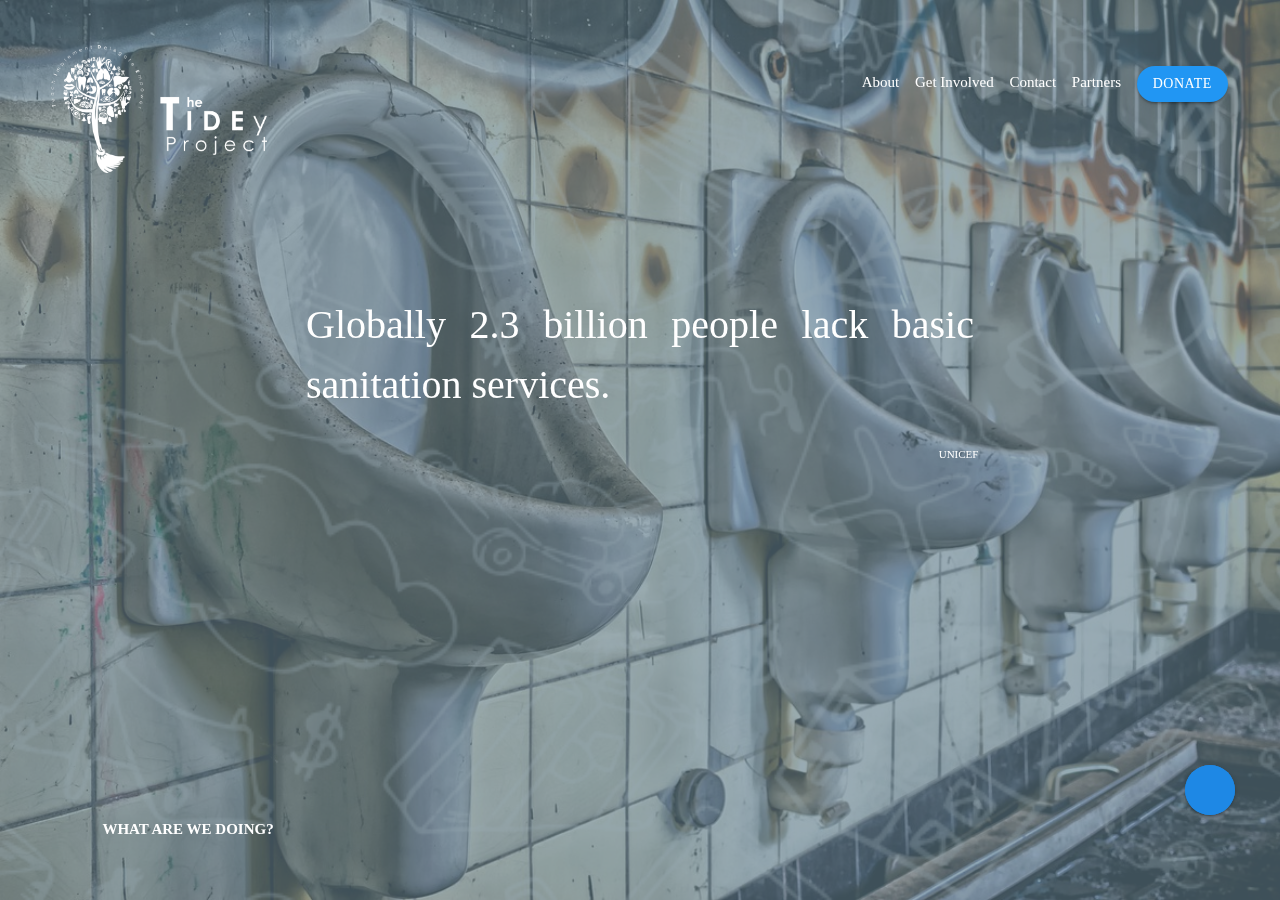
==== commit 3ee5eaf7: "added the elders want" ====
--- a/index.html
+++ b/index.html
@@ -183,7 +183,7 @@
                             <li><a href="https://docs.google.com/forms/d/e/1FAIpQLSfa8B65cx9qOF58PEzww5vFvVvrTvm5d475njVarSfZ62L8VQ/viewform?vc=0&c=0&w=1">Get Involved</a></li>
                             <li><a href="contact.html">Contact</a></li>
                             <li><a href="contact.html#partners">Partners</a></li>
-                            <li><a href="https://paystack.com/pay/tideydonation" class="btn cus-btn blue">Donate</a></li>
+                            <li><a href="form.html" class="btn cus-btn blue">Donate</a></li>
                         </ul>
                         
 
@@ -201,7 +201,7 @@
                                             menu
                                             </i></a>
                             <span>
-                                <a href="https://paystack.com/pay/tideydonation" id="navdonate" class="btn cus-btn blue">Donate</a>
+                                <a href="form.html" id="navdonate" class="btn cus-btn blue">Donate</a>
                             </span>
                             </li>
                                
@@ -209,12 +209,14 @@
               
             </div>
         </div>
-
+    <span id="elderswants"><a href="about.html" class="white-text">what are we doing?</a></span>
     <button id="top" class="btn black-text blue darken-1 pulse floating-btn">
         <a href="contact.html"><i class="fas fa-comment" style="color:white;"></i></a>
     </button>
     <!-- Compiled and minified JavaScript -->
     <script src="https://cdnjs.cloudflare.com/ajax/libs/materialize/1.0.0/js/materialize.min.js"></script>
+    <script src="https://js.paystack.co/v1/inline.js"></script> 
     <script src="public/js/controller.js"></script>
+    <script src="public/js/paystack.js"></script>
 </body>
 </html>--- a/public/css/styles.css
+++ b/public/css/styles.css
@@ -77,7 +77,14 @@
 #eightslide{
     background-image:url("../media/badmouth.jpg");
 }
-
+#elderswants{
+    position: absolute;;
+    bottom:60px;
+    left:8%;
+    text-transform: uppercase;
+    font-weight: 800;
+    z-index:20; 
+}
 .show{
     display:block !important;
 }
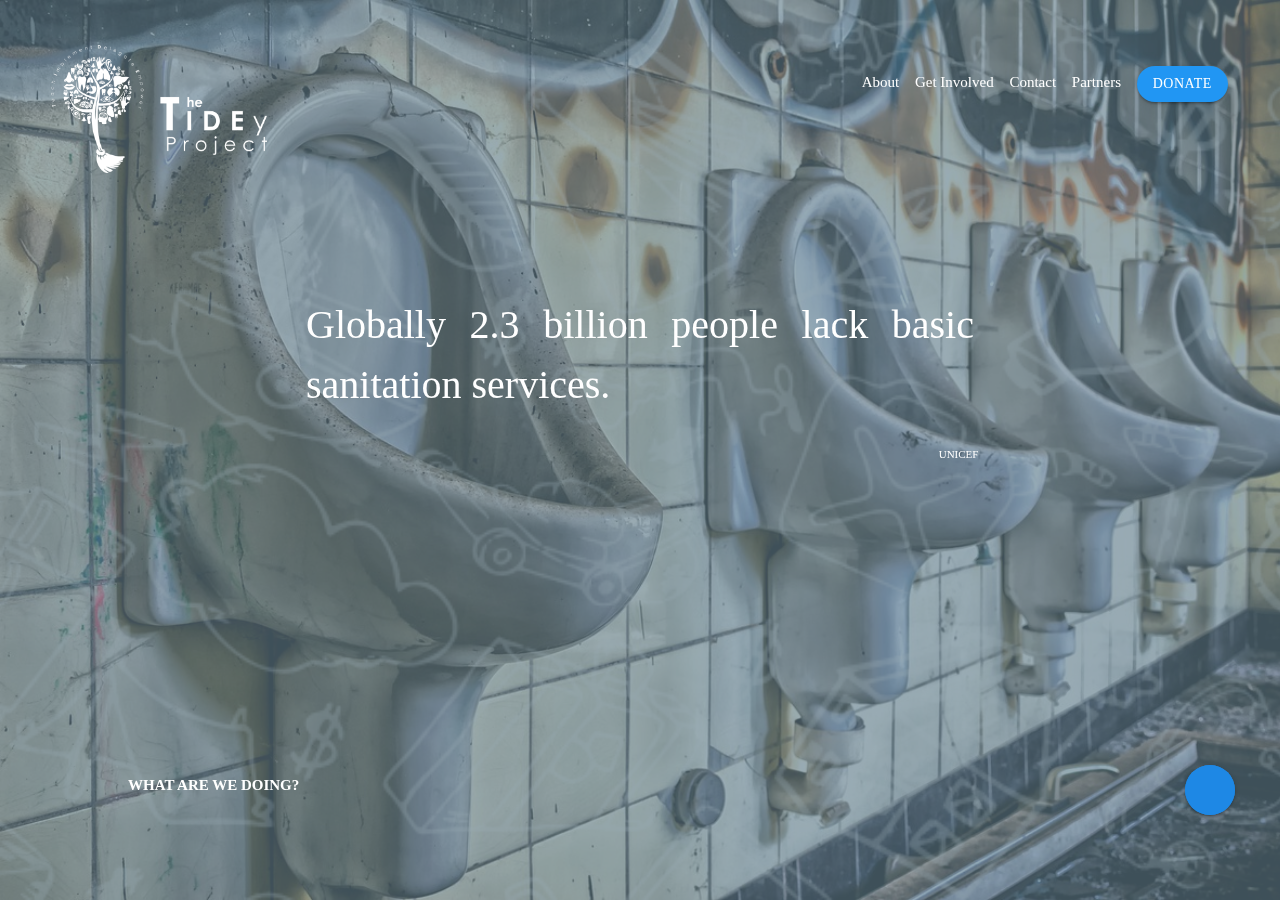
==== commit f15dd125: "changed quotes again o" ====
--- a/index.html
+++ b/index.html
@@ -104,9 +104,8 @@
             <div class="pinkoverlay">
                  
                  <div id="maincontent" class="white-text">
-                         <p class="center quote">
-                                Poor menstrual hygiene can pose physical health risks and has been linked to reproductive and urinary tract infections.
-                                Many girls and women have limited options for affordable menstrual materials.
+                        <p class="center quote">
+                          Most diarrhoeal deaths in the world(60%) are caused by unsafe water,sanitation or hygiene  
                      </p>
                      <p class="quotespitter center">UNICEF</p>
                  </div>
@@ -119,9 +118,9 @@
                  
                  <div id="maincontent" class="white-text">
                          <p class="center quote">
-                            Providing access to private facilities with water and safer low-cost
-                            menstrual materials could reduce urogenital diseases.
-                     </p>
+                           892 million still defecate in the open, for example in street gutters,
+                           behind bushes or into open bodies of water.
+                           </p>
                      <p class="quotespitter center">UNICEF</p>
                  </div>
                  
@@ -133,9 +132,7 @@
                  
                  <div id="maincontent" class="white-text">
                          <p class="center quote">
-                                Educating girls before their first period -- and, importantly, 
-                                boys -- on menstruation, builds their confidence,
-                                contributes to social solidarity and encourages healthy habits.
+                                At least 10% of the world's population is thought to consume food irrigated by wastewater.
                      </p>
                      <p class="quotespitter center">UNICEF</p>
                  </div>
@@ -183,7 +180,7 @@
                             <li><a href="https://docs.google.com/forms/d/e/1FAIpQLSfa8B65cx9qOF58PEzww5vFvVvrTvm5d475njVarSfZ62L8VQ/viewform?vc=0&c=0&w=1">Get Involved</a></li>
                             <li><a href="contact.html">Contact</a></li>
                             <li><a href="contact.html#partners">Partners</a></li>
-                            <li><a href="form.html" class="btn cus-btn blue">Donate</a></li>
+                            <li><a href="donate.html" class="btn cus-btn blue">Donate</a></li>
                         </ul>
                         
 
@@ -201,7 +198,7 @@
                                             menu
                                             </i></a>
                             <span>
-                                <a href="form.html" id="navdonate" class="btn cus-btn blue">Donate</a>
+                                <a href="donate.html" id="navdonate" class="btn cus-btn blue">Donate</a>
                             </span>
                             </li>
                                
--- a/public/css/styles.css
+++ b/public/css/styles.css
@@ -79,8 +79,8 @@
 }
 #elderswants{
     position: absolute;;
-    bottom:60px;
-    left:8%;
+    top:86vh;
+    left:10%;
     text-transform: uppercase;
     font-weight: 800;
     z-index:20; 
